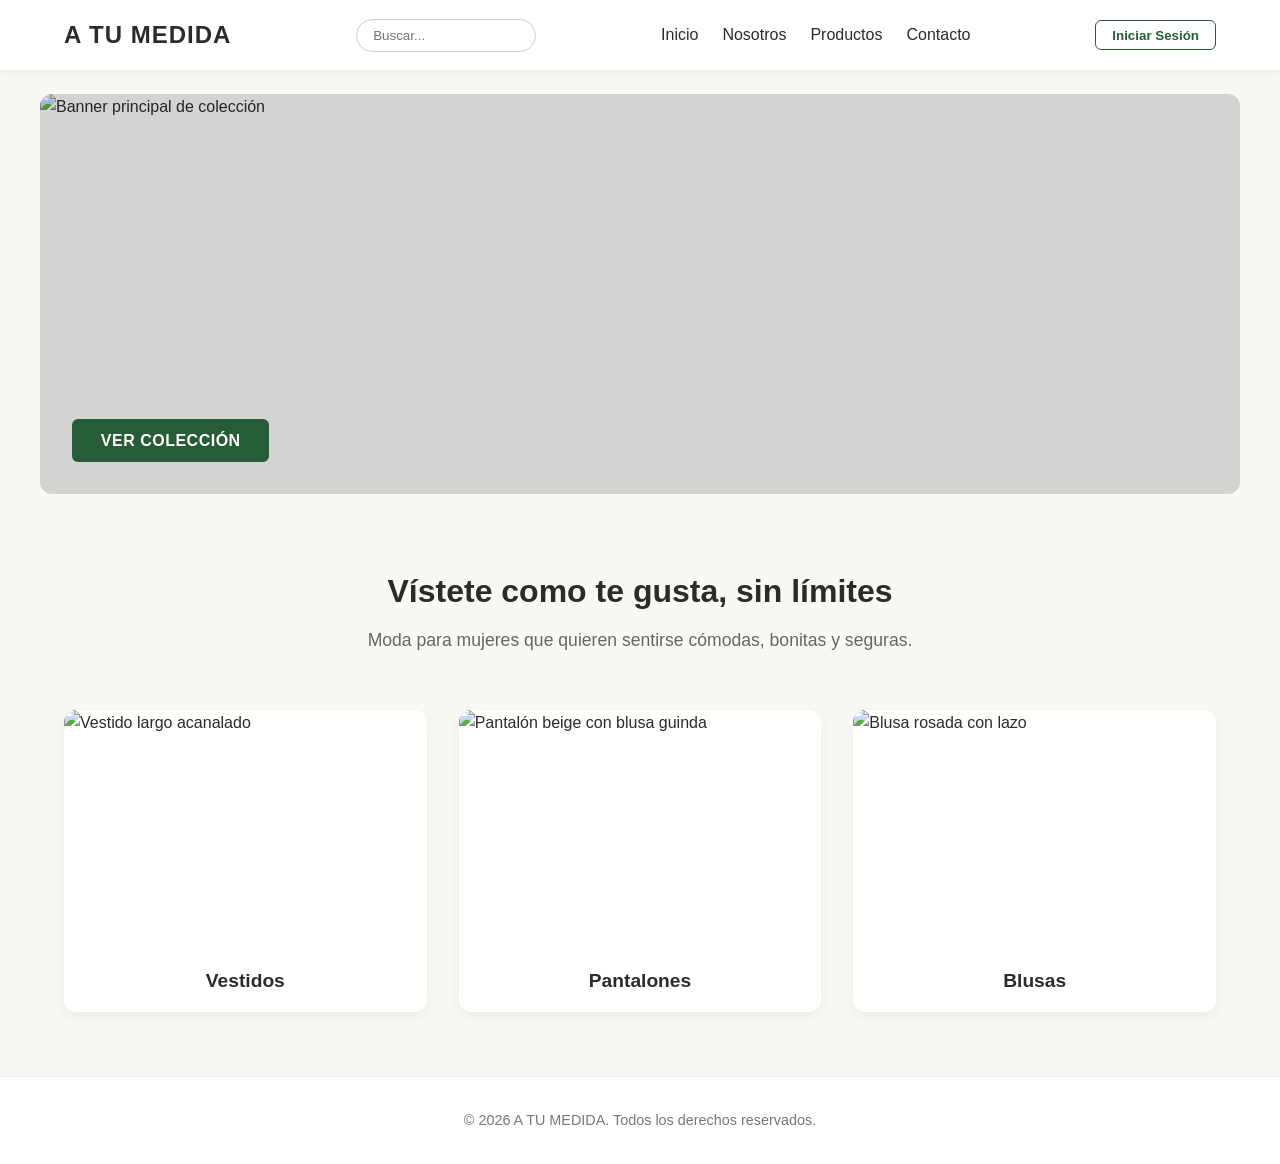
==== index.html @ 540b86d1 "Add files via upload" ====
<!DOCTYPE html>
<html lang="es">
<head>
  <meta charset="UTF-8">
  <meta name="viewport" content="width=device-width, initial-scale=1.0">
  <title>A TU MEDIDA - Moda Femenina</title>
  <link rel="stylesheet" href="styles.css">
</head>
<body>

  <!-- Encabezado principal -->
  <header class="header">
    <div class="header-container">
      <h1 class="logo">A TU MEDIDA</h1>
      
      <div class="search-bar">
        <input type="text" placeholder="Buscar..." aria-label="Buscar productos">
      </div>

      <nav class="nav">
        <ul class="nav-list">
          <li><a href="#inicio" class="nav-link">Inicio</a></li>
          <li><a href="#nosotros" id="btn-nosotros" class="nav-link">Nosotros</a></li>
          <li><a href="#productos" id="btn-productos" class="nav-link">Productos</a></li>
          <li><a href="#contacto" class="nav-link">Contacto</a></li>
        </ul>
      </nav>

      <button id="btn-login" class="btn-login">Iniciar Sesión</button>
    </div>
  </header>

  <!-- Contenido principal -->
  <main>
    <!-- Hero / Banner Principal -->
    <section id="inicio" class="hero">
      <div class="hero-overlay"></div>
      <img src="./images/portada.image1.png" alt="Banner principal de colección" class="hero-img">
      <div class="hero-content">
        <button id="btn-ver-coleccion" class="btn-primary">VER COLECCIÓN</button>
      </div>
    </section>

    <!-- Sección de Mensaje / Propuesta de Valor -->
    <section id="nosotros" class="value-prop">
      <h2>Vístete como te gusta, sin límites</h2>
      <p>Moda para mujeres que quieren sentirse cómodas, bonitas y seguras.</p>
    </section>

    <!-- Sección de Productos / Categorías -->
    <section id="productos" class="catalog">
      <div class="catalog-grid">
        
        <article class="product-card">
          <div class="card-image-wrapper">
            <img src="./images/vestido.imagen1.png" alt="Vestido largo acanalado">
          </div>
          <div class="card-footer">
            <h3>Vestidos</h3>
          </div>
        </article>

        <article class="product-card">
          <div class="card-image-wrapper">
            <img src="./images/images.pantalones2.png" alt="Pantalón beige con blusa guinda">
          </div>
          <div class="card-footer">
            <h3>Pantalones</h3>
          </div>
        </article>

        <article class="product-card">
          <div class="card-image-wrapper">
            <img src="./images/blusas.images3.png" alt="Blusa rosada con lazo">
          </div>
          <div class="card-footer">
            <h3>Blusas</h3>
          </div>
        </article>

      </div>
    </section>
  </main>

  <!-- Pie de página -->
  <footer id="contacto" class="footer">
    <p>&copy; 2026 A TU MEDIDA. Todos los derechos reservados.</p>
  </footer>

  <!-- Modal / Diálogo de Inicio de Sesión -->
  <div id="modal-login" class="modal" aria-hidden="true">
    <div class="modal-content">
      <span id="close-modal" class="close-btn">&times;</span>
      <h3>Iniciar Sesión</h3>
      <form id="form-login">
        <div class="form-group">
          <label for="email">Correo Electrónico:</label>
          <input type="email" id="email" required placeholder="tu@email.com">
        </div>
        <div class="form-group">
          <label for="password">Contraseña:</label>
          <input type="password" id="password" required placeholder="••••••••">
        </div>
        <button type="submit" class="btn-primary">Entrar</button>
      </form>
    </div>
  </div>

  <script src="script.js"></script>
</body>
</html>
---- styles.css ----
/* Reseteo y variables de diseño */
:root {
  --primary-color: #265C38; /* Verde oscuro del botón */
  --primary-hover: #1e482c;
  --text-dark: #2b2b2b;
  --bg-light: #FAF8F5;     /* Fondo claro elegante */
  --white: #ffffff;
  --font-family: 'Segoe UI', Tahoma, Geneva, Verdana, sans-serif;
  --max-width: 1200px;
}

* {
  box-sizing: border-box;
  margin: 0;
  padding: 0;
}

body {
  font-family: var(--font-family);
  background-color: var(--bg-light);
  color: var(--text-dark);
  line-height: 1.6;
}

/* 1. Header & Navegación */
.header {
  background-color: var(--white);
  box-shadow: 0 2px 8px rgba(0,0,0,0.06);
  position: sticky;
  top: 0;
  z-index: 100;
}

.header-container {
  max-width: var(--max-width);
  margin: 0 auto;
  padding: 1rem 1.5rem;
  display: flex;
  align-items: center;
  justify-content: space-between;
  gap: 1rem;
  flex-wrap: wrap;
}

.logo {
  font-size: 1.5rem;
  font-weight: 700;
  letter-spacing: 1px;
}

.search-bar input {
  padding: 0.5rem 1rem;
  border: 1px solid #ccc;
  border-radius: 20px;
  outline: none;
  width: 180px;
  transition: width 0.3s ease;
}

.search-bar input:focus {
  width: 220px;
  border-color: var(--primary-color);
}

.nav-list {
  display: flex;
  list-style: none;
  gap: 1.5rem;
}

.nav-link {
  text-decoration: none;
  color: var(--text-dark);
  font-weight: 500;
  transition: color 0.3s ease;
}

.nav-link:hover {
  color: var(--primary-color);
}

.btn-login {
  background-color: transparent;
  border: 1.5px solid var(--primary-color);
  color: var(--primary-color);
  padding: 0.4rem 1rem;
  border-radius: 6px;
  font-weight: 600;
  cursor: pointer;
  transition: all 0.3s ease;
}

.btn-login:hover {
  background-color: var(--primary-color);
  color: var(--white);
}

/* 2. Hero Section */
.hero {
  position: relative;
  width: 100%;
  max-width: var(--max-width);
  margin: 1.5rem auto;
  border-radius: 12px;
  overflow: hidden;
  height: 400px;
}

.hero-img {
  width: 100%;
  height: 100%;
  object-fit: cover;
  display: block;
}

.hero-overlay {
  position: absolute;
  top: 0;
  left: 0;
  width: 100%;
  height: 100%;
  background: rgba(0, 0, 0, 0.15);
}

.hero-content {
  position: absolute;
  bottom: 2rem;
  left: 2rem;
}

.btn-primary {
  background-color: var(--primary-color);
  color: var(--white);
  border: none;
  padding: 0.8rem 1.8rem;
  font-size: 1rem;
  font-weight: 700;
  border-radius: 6px;
  cursor: pointer;
  letter-spacing: 0.5px;
  transition: background-color 0.3s ease, transform 0.2s ease;
}

.btn-primary:hover {
  background-color: var(--primary-hover);
  transform: translateY(-2px);
}

/* 3. Propuesta de Valor */
.value-prop {
  text-align: center;
  padding: 3rem 1.5rem 1.5rem;
  max-width: 800px;
  margin: 0 auto;
}

.value-prop h2 {
  font-size: 2rem;
  margin-bottom: 0.5rem;
  font-weight: 700;
}

.value-prop p {
  color: #666;
  font-size: 1.1rem;
}

/* 4. Catálogo / Galería de Tarjetas */
.catalog {
  max-width: var(--max-width);
  margin: 2rem auto 4rem;
  padding: 0 1.5rem;
}

.catalog-grid {
  display: grid;
  grid-template-columns: repeat(auto-fit, minmax(280px, 1fr));
  gap: 2rem;
}

.product-card {
  background-color: var(--white);
  border-radius: 12px;
  overflow: hidden;
  box-shadow: 0 4px 12px rgba(0,0,0,0.05);
  transition: transform 0.3s ease;
  display: flex;
  flex-direction: column;
}

.product-card:hover {
  transform: translateY(-5px);
}

.card-image-wrapper {
  width: 100%;
  height: 240px; 
  overflow: hidden;
}

.card-image-wrapper img {
  width: 100%;
  height: 100%;
  object-fit: cover; 
  object-position: center 20%; 
}

.card-footer {
  padding: 1rem;
  text-align: center;
}

.card-footer h3 {
  font-size: 1.2rem;
  font-weight: 600;
}

/* 5. Pie de página */
.footer {
  text-align: center;
  padding: 2rem;
  background-color: var(--white);
  border-top: 1px solid #eee;
  color: #777;
  font-size: 0.9rem;
}

/* 6. Modal de Login */
.modal {
  display: none;
  position: fixed;
  top: 0;
  left: 0;
  width: 100%;
  height: 100%;
  background-color: rgba(0, 0, 0, 0.5);
  justify-content: center;
  align-items: center;
  z-index: 1000;
}

.modal-content {
  background-color: var(--white);
  padding: 2rem;
  border-radius: 10px;
  width: 90%;
  max-width: 400px;
  position: relative;
}

.close-btn {
  position: absolute;
  top: 1rem;
  right: 1.2rem;
  font-size: 1.5rem;
  cursor: pointer;
}

.form-group {
  margin-bottom: 1.2rem;
}

.form-group label {
  display: block;
  margin-bottom: 0.3rem;
  font-size: 0.9rem;
}

.form-group input {
  width: 100%;
  padding: 0.6rem;
  border: 1px solid #ccc;
  border-radius: 4px;
}

/* Adaptabilidad Móvil (Responsive) */
@media (max-width: 768px) {
  .header-container {
    flex-direction: column;
    align-items: stretch;
    gap: 0.8rem;
  }

  .nav-list {
    justify-content: center;
  }

  .hero {
    height: 280px;
  }

  .value-prop h2 {
    font-size: 1.5rem;
  }
}
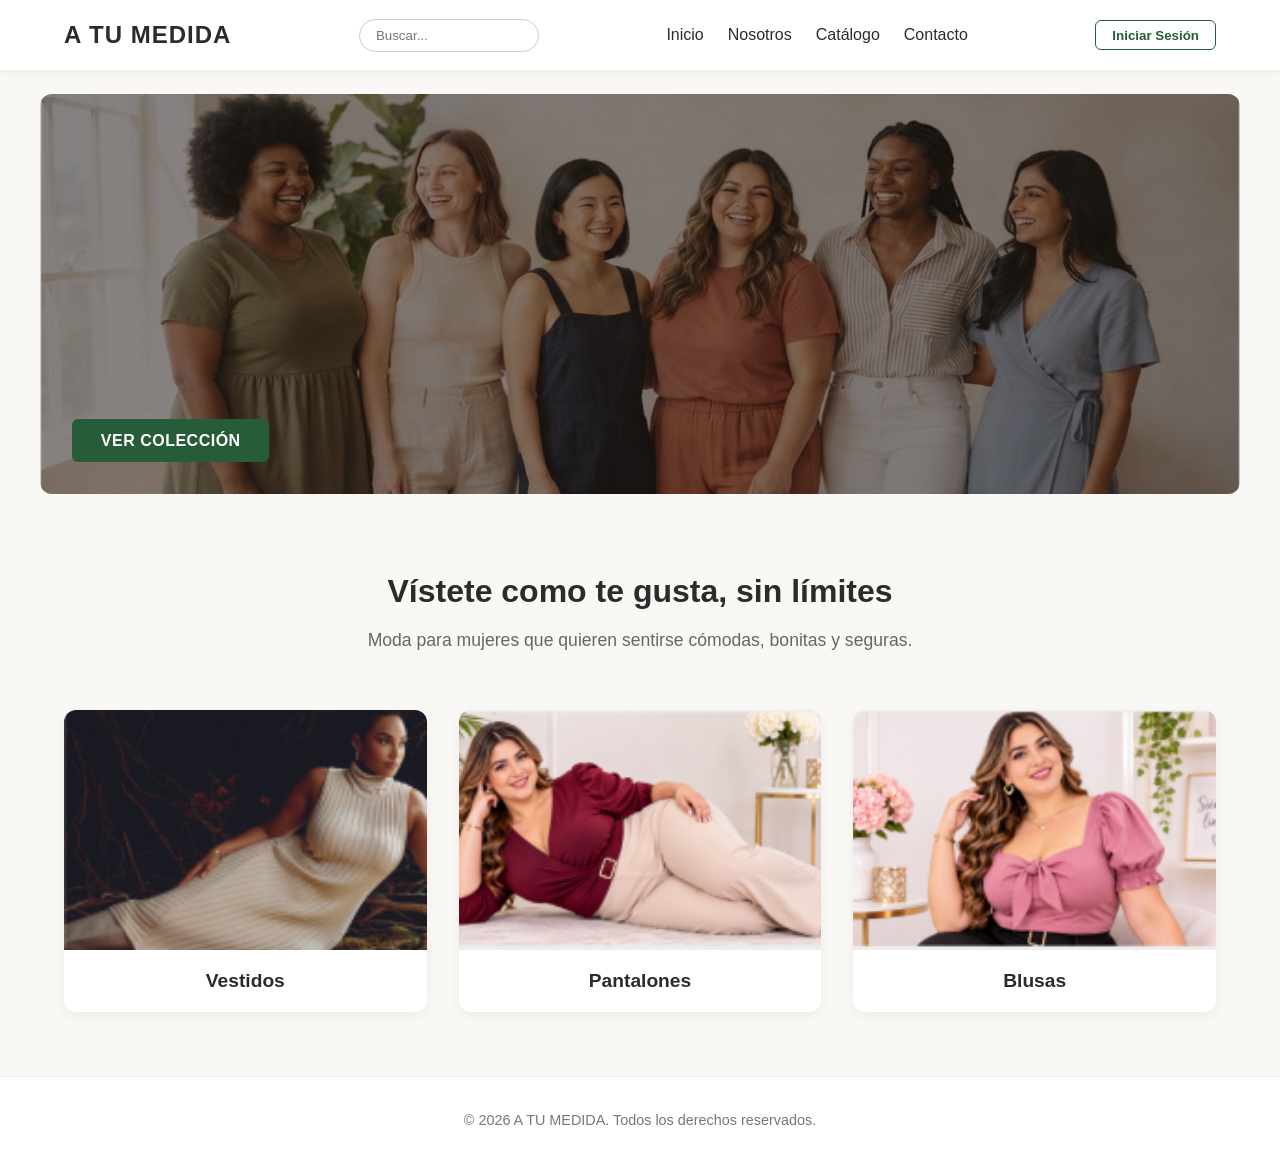
==== commit 1691c776: "Update navigation link to catalog page" ====
--- a/index.html
+++ b/index.html
@@ -21,7 +21,7 @@
         <ul class="nav-list">
           <li><a href="#inicio" class="nav-link">Inicio</a></li>
           <li><a href="#nosotros" id="btn-nosotros" class="nav-link">Nosotros</a></li>
-          <li><a href="#productos" id="btn-productos" class="nav-link">Productos</a></li>
+          <li><a href="catalogo/index.html" id="btn-productos" class="nav-link">Catálogo</a></li>
           <li><a href="#contacto" class="nav-link">Contacto</a></li>
         </ul>
       </nav>
@@ -108,4 +108,4 @@
 
   <script src="script.js"></script>
 </body>
-</html>+</html>
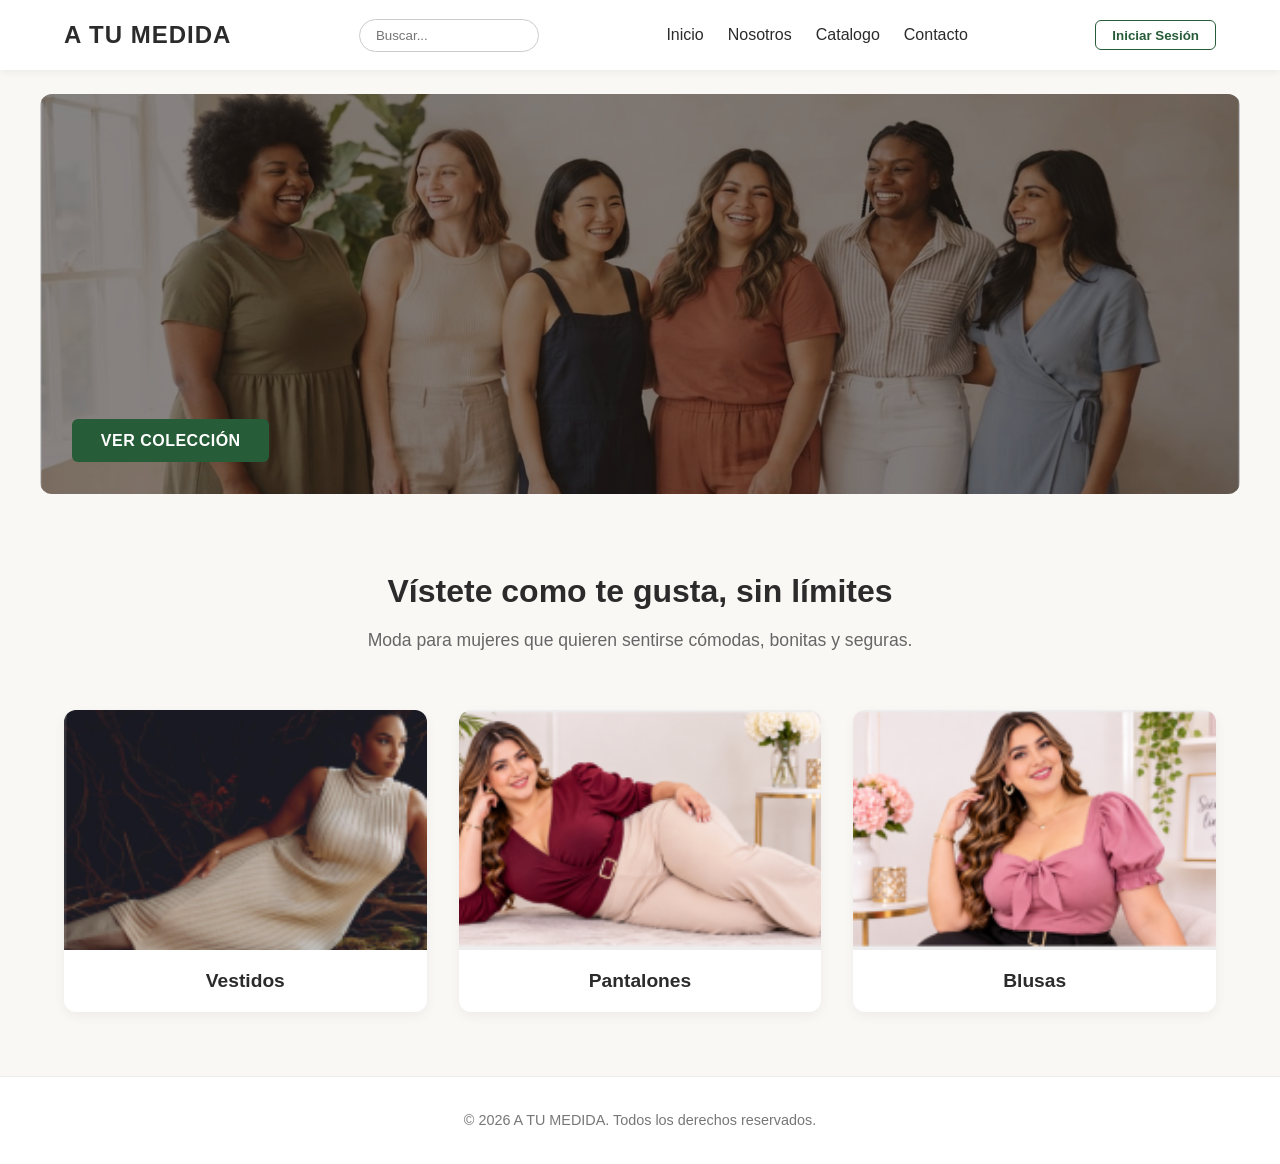
==== commit 9d4b2940: "Fix HTML formatting and structure" ====
--- a/index.html
+++ b/index.html
@@ -21,7 +21,7 @@
         <ul class="nav-list">
           <li><a href="#inicio" class="nav-link">Inicio</a></li>
           <li><a href="#nosotros" id="btn-nosotros" class="nav-link">Nosotros</a></li>
-          <li><a href="catalogo/index.html" id="btn-productos" class="nav-link">Catálogo</a></li>
+          <li><a href="catalogo/index.html" id="btn-productos" class="nav-link">Catalogo</a></li>
           <li><a href="#contacto" class="nav-link">Contacto</a></li>
         </ul>
       </nav>
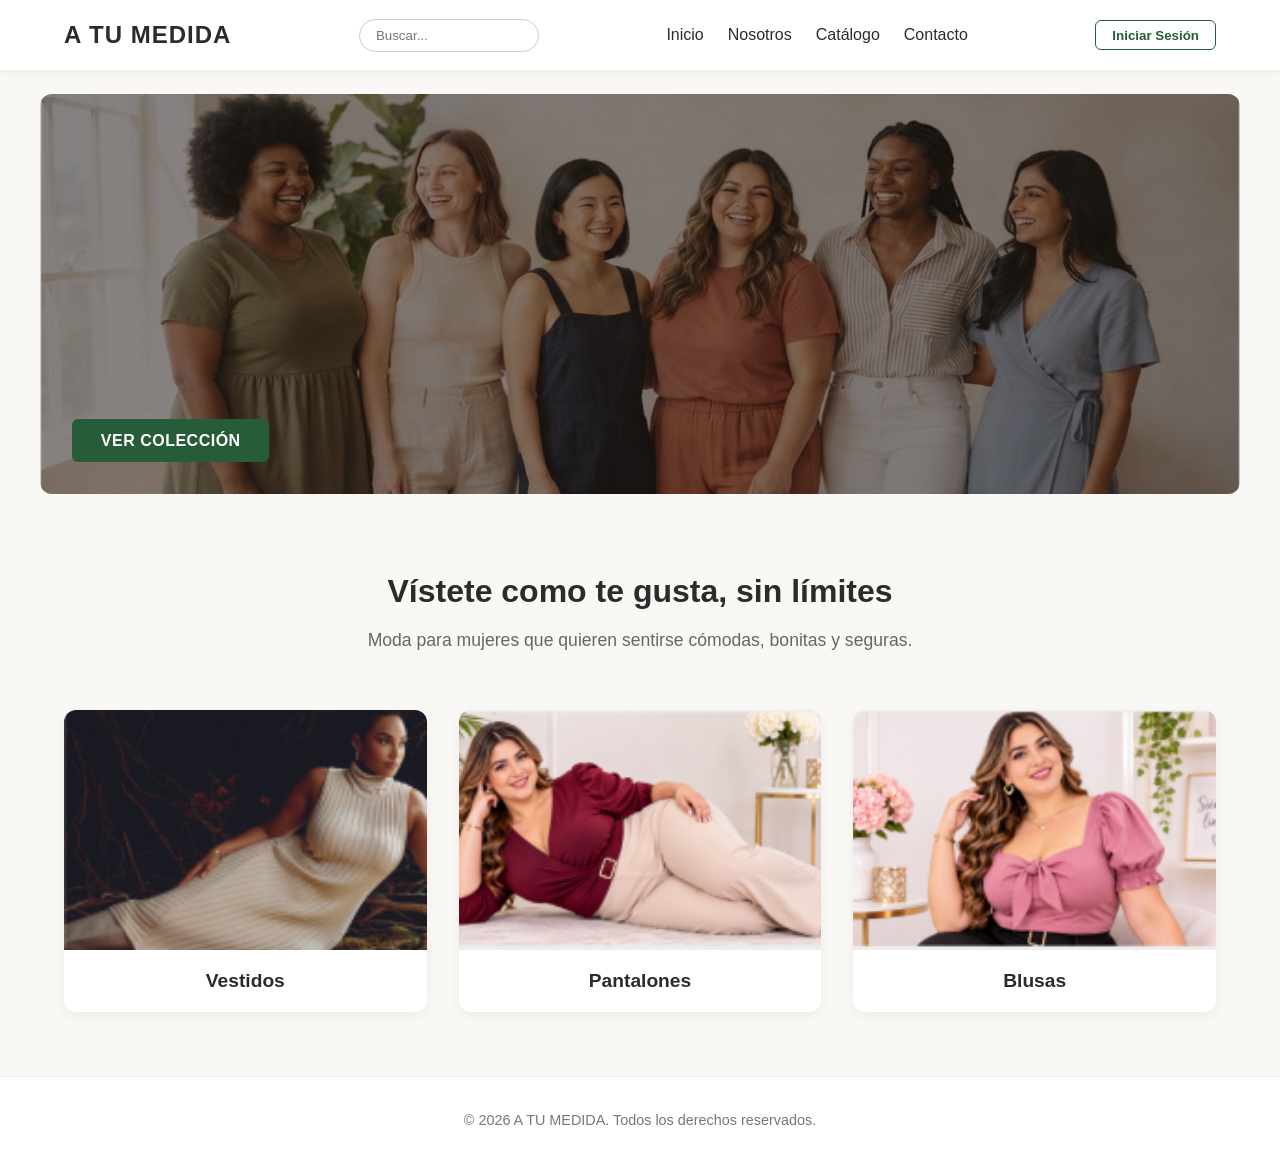
==== commit 30278a63: "Fix HTML formatting and update catalog link" ====
--- a/index.html
+++ b/index.html
@@ -21,7 +21,7 @@
         <ul class="nav-list">
           <li><a href="#inicio" class="nav-link">Inicio</a></li>
           <li><a href="#nosotros" id="btn-nosotros" class="nav-link">Nosotros</a></li>
-          <li><a href="catalogo/index.html" id="btn-productos" class="nav-link">Catalogo</a></li>
+          <li><a href="catalogo/index.html" id="btn-productos" class="nav-link">Catálogo</a></li>
           <li><a href="#contacto" class="nav-link">Contacto</a></li>
         </ul>
       </nav>
